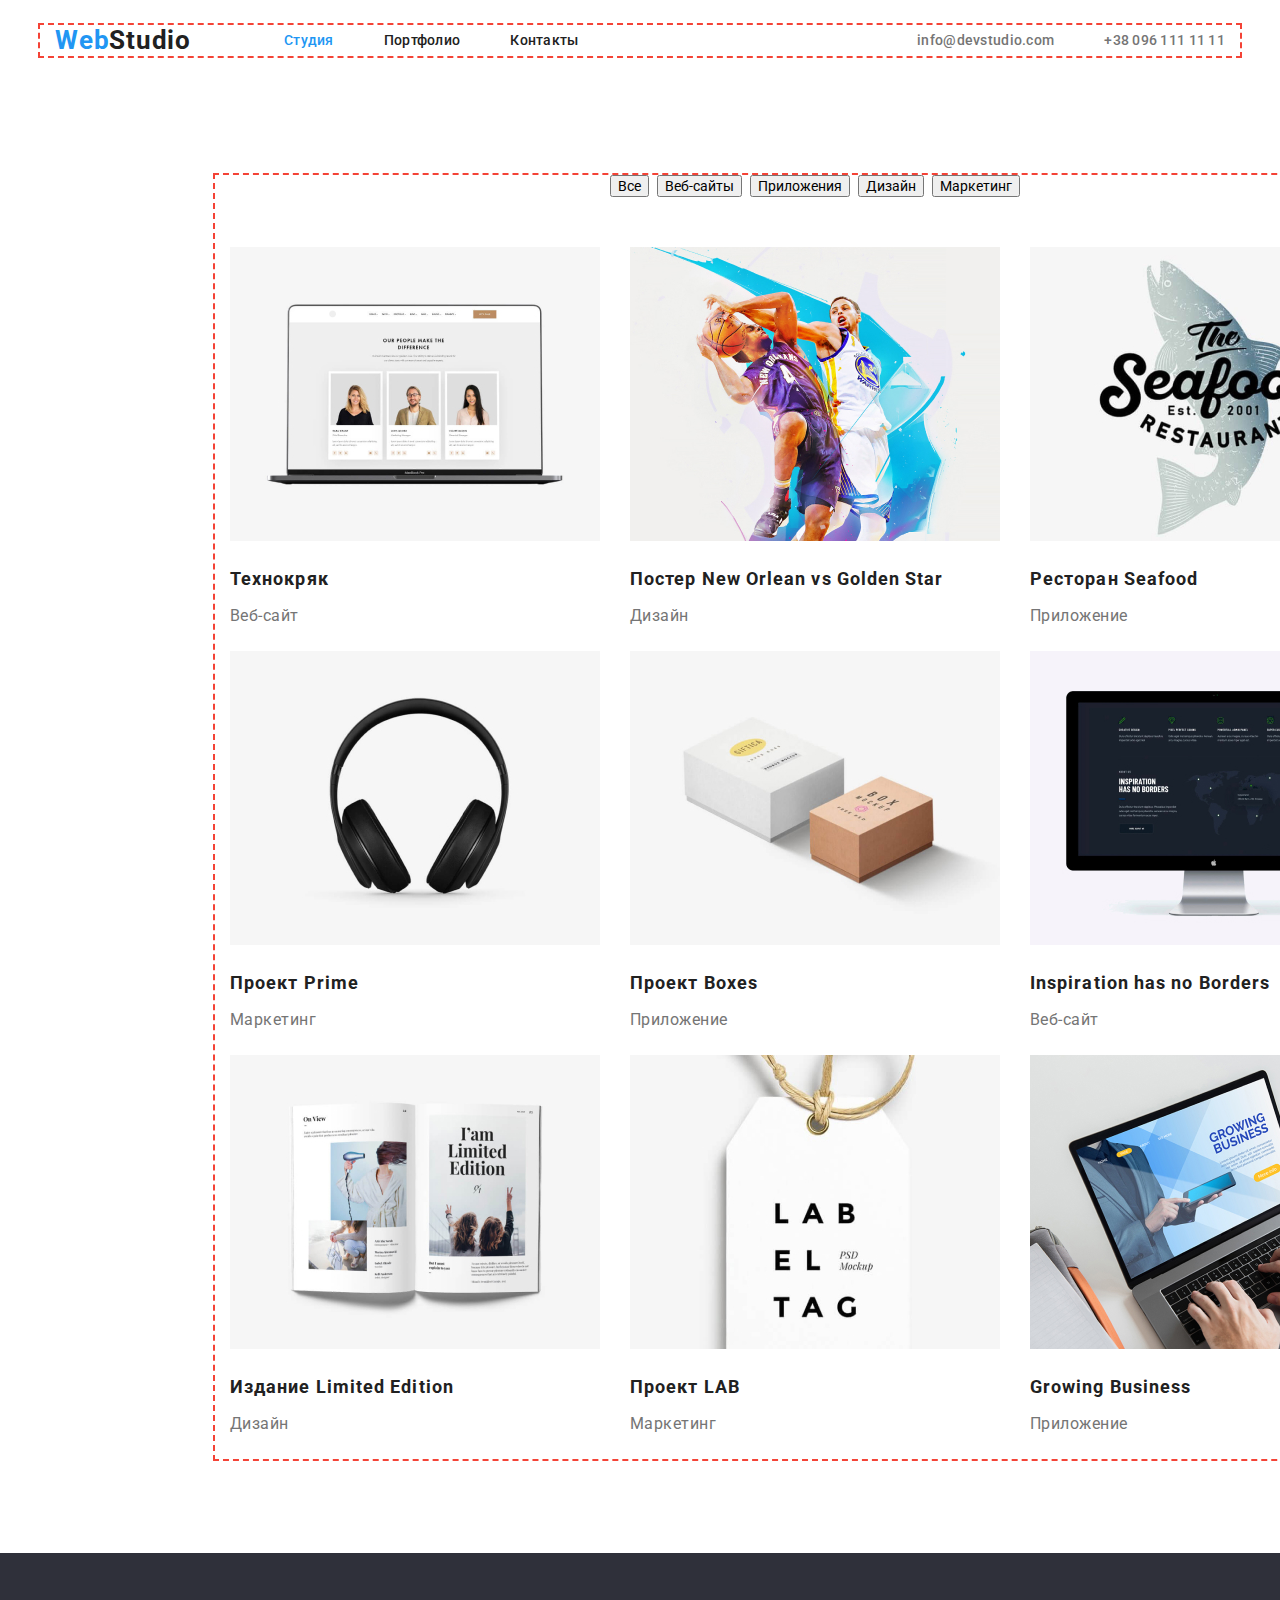
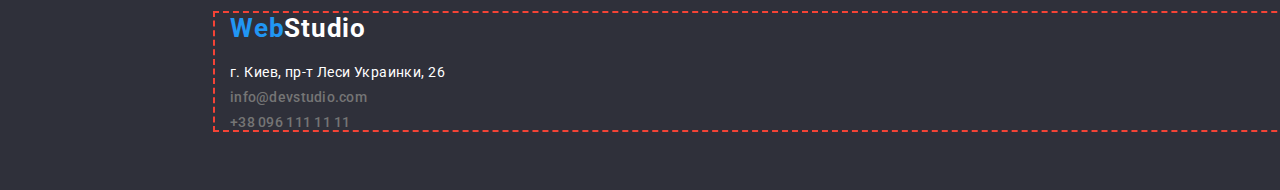
==== portfolio.html @ 27acb228 "positioning-studio-and-portfolio" ====
<!DOCTYPE html>
<html lang="ru">
  <head>
    <meta charset="UTF-8" />
    <meta name="viewport" content="width=device-width, initial-scale=1.0" />
    <title>Веб студия</title>
    <link
      rel="stylesheet"
      href=" https://cdnjs.cloudflare.com/ajax/libs/modern-normalize/1.0.0/modern-normalize.min.css"
    />
    <link rel="preconnect" href="https://fonts.gstatic.com" />
    <link href="https://fonts.googleapis.com/css2?family=Roboto:wght@400;500;700;900&display=swap" rel="stylesheet" />
    <link rel="preconnect" href="https://fonts.gstatic.com" />
    <link
      href="https://fonts.googleapis.com/css2?family=Raleway:wght@700&family=Roboto:wght@400;500;700;900&display=swap"
      rel="stylesheet"
    />
    <link rel="stylesheet" href="./css/styles.css" />
  </head>
  <body>
    <header class="page-header">
      <div class="container">
        <nav class="main-navigation">
          <a class="logo-link" href="./index.html">Web<span class="header-logo-text">Studio</span></a>
          <ul class="navigation-list">
            <li class="navigation-list-item">
              <a class="navigation-link current-link" href="#">Студия</a>
            </li>
            <li class="navigation-list-item">
              <a class="navigation-link" href="./portfolio.html">Портфолио</a>
            </li>
            <li class="navigation-list-item">
              <a class="navigation-link" href="#">Контакты</a>
            </li>
          </ul>
        </nav>
        <address class="adsress-header">
          <ul class="contacts-list">
            <li>
              <a class="email-link" href="mailto:info@devstudio.com">info@devstudio.com</a>
            </li>
            <li>
              <a class="phone-link" href="tel:+380961111111">+38 096 111 11 11</a>
            </li>
          </ul>
        </address>
      </div>
    </header>
    <main>
      <!--section-portfolio-->
      <section class="portfolio-section">
        <div class="container">
          <h1 class="portfolio-title visually-hidden">Примеры работ</h1>
          <ul class="filter-list">
            <li class="filter-list-item"><button class="filter-list-btn" type="button">Все</button></li>
            <li class="filter-list-item"><button class="filter-list-btn" type="button">Веб-сайты</button></li>
            <li class="filter-list-item"><button class="filter-list-btn" type="button">Приложения</button></li>
            <li class="filter-list-item"><button class="filter-list-btn" type="button">Дизайн</button></li>
            <li class="filter-list-item"><button class="filter-list-btn" type="button">Маркетинг</button></li>
          </ul>
          <ul class="portfolio-list">
            <li class="portfolio-item">
              <a class="portfolio-item-link" href="">
                <img class="portfolio-img" src="./images/portfolio/img.jpg" alt="ноутбук" />
                <h2 class="portfolio-item-titel">Технокряк</h2>
                <p class="portfolio-item-category">Веб-сайт</p>
              </a>
            </li>
            <li class="portfolio-item">
              <a class="portfolio-item-link" href="">
                <img class="portfolio-img" src="./images/portfolio/img-1.jpg" alt="баскетболисты" />
                <h2 class="portfolio-item-titel">Постер New Orlean vs Golden Star</h2>
                <p class="portfolio-item-category">Дизайн</p>
              </a>
            </li>
            <li class="portfolio-item">
              <a class="portfolio-item-link" href="">
                <img class="portfolio-img" src="./images/portfolio/img-2.jpg" alt="лого ресторана сифуд" />
                <h2 class="portfolio-item-titel">Ресторан Seafood</h2>
                <p class="portfolio-item-category">Приложение</p>
              </a>
            </li>
            <li class="portfolio-item">
              <a class="portfolio-item-link" href="">
                <img class="portfolio-img" src="./images/portfolio/img-3.jpg" alt="наушники" />
                <h2 class="portfolio-item-titel">Проект Prime</h2>
                <p class="portfolio-item-category">Маркетинг</p>
              </a>
            </li>
            <li class="portfolio-item">
              <a class="portfolio-item-link" href="">
                <img class="portfolio-img" src="./images/portfolio/img-4.jpg" alt="картонные коробочки" />
                <h2 class="portfolio-item-titel">Проект Boxes</h2>
                <p class="portfolio-item-category">Приложение</p>
              </a>
            </li>
            <li class="portfolio-item">
              <a class="portfolio-item-link" href="">
                <img class="portfolio-img" src="./images/portfolio/img-5.jpg" alt="монитор" />
                <h2 class="portfolio-item-titel" lang="en">Inspiration has no Borders</h2>
                <p class="portfolio-item-category">Веб-сайт</p>
              </a>
            </li>
            <li class="portfolio-item">
              <a class="portfolio-item-link" href="">
                <img class="portfolio-img" src="./images/portfolio/img-6.jpg" alt="журнал" />
                <h2 class="portfolio-item-titel">Издание Limited Edition</h2>
                <p class="portfolio-item-category">Дизайн</p>
              </a>
            </li>
            <li class="portfolio-item">
              <a class="portfolio-item-link" href="">
                <img class="portfolio-img" src="./images/portfolio/img-7.jpg" alt="лейбл" />
                <h2 class="portfolio-item-titel">Проект LAB</h2>
                <p class="portfolio-item-category">Маркетинг</p>
              </a>
            </li>
            <li class="portfolio-item">
              <a class="portfolio-item-link" href="">
                <img class="portfolio-img" src="./images/portfolio/img-8.jpg" alt="человек работает за ноутбуком" />
                <h2 class="portfolio-item-titel">Growing Business</h2>
                <p class="portfolio-item-category">Приложение</p>
              </a>
            </li>
          </ul>
        </div>
      </section>
    </main>
    <footer class="footer">
      <div class="container">
        <a class="logo-link" href="./index.html">Web<span class="footer-logo-text">Studio</span></a>
        <address>
          <ul class="address-list">
            <li class="address-item">
              <a class="map-link" href="https://goo.gl/maps/2mVaC3qjZQeZ6FFY8" target="_blank">
                г. Киев, пр-т Леси Украинки, 26
              </a>
            </li>
            <li class="address-item">
              <a class="email-link" href="mailto:info@devstudio.com">info@devstudio.com</a>
            </li>
            <li class="address-item">
              <a class="phone-link" href="tel:+380961111111">+38 096 111 11 11</a>
            </li>
          </ul>
        </address>
      </div>
    </footer>
  </body>
</html>
---- css/styles.css ----
/* -Добавь стили для геометрии (ширины, отступы, поля и рамки) 
-Добавь стили позиционирования контента страниц используя Flexbox.
-курсор понтер добавь на кнопки
-сделать кнопку "все" синей - портфолио
-убрать бордер с кнопок - портфолио

-Вёрстка фиксированная, в пикселях, размеры блоков соответствуют макету.
-Корректно заданы и использованы margin и padding.
-У детей нет внешних отступов margin пробивающих родителя.
-Создан div.container и использован для обёртки и центрирования блоков контента (секции, шапка, футер и т. д.).
-Ширина div.container взята и макета.
-Расположение элементов, позиционирование которых используя стандартный поток документа невозможно, сделано с помощью Flexbox. */

:root {
  --text-font: "Roboto", sans-serif;
  --titel-font: "Raleway", sans-serif;
  --primary-color: #212121;
  --secondary-color: #757575;
  --main-white-color: #ffffff;
  --accent-color: #2196f3;
  --secondary-dark-bgc: #2f303a;
  --secondary-light-bgc: #f5f4fa;
}

*,
*::before,
*::after {
  box-sizing: border-box;
}

body {
  font-family: var(--text-font);
  font-weight: 400;
  font-size: 14px;
  color: var(--primary-color);
  background-color: var(--main-white-color);
}

h1,
h2,
h3,
h4,
h5,
h6,
p {
  margin: 0;
}

ul,
ol {
  margin: 0;
  padding: 0;
}

img {
  display: block;
}

/* ==========Utilities============ */

.container {
  width: 1200px;
  padding-left: 15px;
  padding-right: 15px;
  margin: 0 auto;
  outline: 2px dashed #f44336;
}

.visually-hidden {
  position: absolute !important;
  clip: rect(1px 1px 1px 1px); /* IE6, IE7 */
  clip: rect(1px, 1px, 1px, 1px);
  padding: 0 !important;
  border: 0 !important;
  height: 1px !important;
  width: 1px !important;
  overflow: hidden;
}

/* ============HEADER============ */

.page-header {
  padding-top: 25px;
  padding-bottom: 25px;
}

.page-header .container {
  display: flex;
  align-items: center;
}

.main-navigation {
  display: flex;
  align-items: center;
}

.logo-link {
  margin-right: 93px;
  font-weight: 700;
  font-size: 26px;
  line-height: 1.192;
  letter-spacing: 0.03em;
  color: var(--accent-color);
  text-decoration: none;
}

.header-logo-text {
  color: var(--primary-color);
}

.navigation-list {
  display: flex;
  list-style-type: none;
}

.navigation-list-item:not(:last-child) {
  margin-right: 50px;
}

.navigation-link {
  font-weight: 500;
  line-height: 1.143;
  letter-spacing: 0.02em;
  color: var(--primary-color);
  text-decoration: none;
}

.navigation-link:hover,
.navigation-link:focus,
.email-link:hover,
.email-link:focus,
.phone-link:hover,
.phone-link:focus {
  color: var(--accent-color);
}

.current-link {
  color: var(--accent-color);
}

.contacts-list {
  display: flex;
  list-style-type: none;
}

.adsress-header {
  margin-left: auto;
}

.email-link {
  margin-right: 50px;
}

.email-link,
.phone-link {
  font-style: normal;
  font-weight: 500;
  line-height: 1.143x;
  letter-spacing: 0.02em;
  color: var(--secondary-color);
  text-decoration: none;
}
/* ============HEADER END============ */

/* ============STUDIO PAGE============ */

/* ============HERO SECTION============ */

.hero-section {
  padding-top: 200px;
  padding-right: 452px;
  padding-bottom: 200px;
  padding-left: 452px;
  text-align: center;
  background: var(--secondary-dark-bgc);
}

.hero-title {
  margin-bottom: 30px;
  font-weight: 900;
  font-size: 44px;
  line-height: 1.5;
  text-align: center;
  letter-spacing: 0.06em;
  text-transform: uppercase;
  color: var(--main-white-color);
}

.modal-button {
  font-weight: 700;
  font-size: 16px;
  line-height: 1.875;
  align-items: center;
  text-align: center;
  letter-spacing: 0.06em;
  color: var(--main-white-color);
  background-color: var(--accent-color);
  box-shadow: 0px 4px 4px rgba(0, 0, 0, 0.15);
  border-radius: 4px;
}

.modal-button:hover,
.modal-button:focus {
  color: var(--primary-color);
  background-color: var(--secondary-light-bgc);
}
/* ============HERO SECTION END============ */

/* ============FEATURES SECTION ============ */

.features-section {
  padding-top: 94px;
  padding-right: 215px;
  padding-bottom: 47px;
  padding-left: 215px;
}

.features-list {
  display: flex;
  list-style-type: none;
}

.features-list-item-title {
  font-weight: 700;
  font-size: 14px;
  line-height: 1.143;
  letter-spacing: 0.03em;
  text-transform: uppercase;
}

.features-list-item:not(:last-child) {
  margin-right: 30px;
}

.features-list-item-text {
  line-height: 1.714;
  letter-spacing: 0.03em;
  color: var(--secondary-color);
}
/* ============FEATURES SECTION END============ */

/* ============WHAT WE DO SECTION ============ */

.what-we-do-section {
  padding-top: 47px;
  padding-right: 215px;
  padding-bottom: 94px;
  padding-left: 215px;
}

.what-we-do-title {
  margin-bottom: 50px;
  font-weight: 700;
  font-size: 36px;
  line-height: 1.167;
  letter-spacing: 0.03em;
  text-align: center;
}

.what-we-do-list {
  display: flex;
  list-style-type: none;
}

.what-we-do-list-item:not(:last-child) {
  margin-right: 30px;
}

/* ============WHAT WE DO SECTION END============ */

/* ============OUR TEAM SECTION ============ */

.our-team-section {
  padding-top: 94px;
  padding-right: 215px;
  padding-bottom: 94px;
  padding-left: 215px;
  background-color: var(--secondary-light-bgc);
  text-align: center;
}

.our-team-title {
  margin-bottom: 50px;
  font-weight: 700;
  font-size: 36px;
  line-height: 1.167;
  letter-spacing: 0.03em;
}

.our-team-list {
  display: flex;
  list-style-type: none;
}

.our-team-list-item:not(:last-child) {
  margin-right: 30px;
}

.our-team-list-item {
  background-color: var(--main-white-color);
  box-shadow: 0px 1px 3px rgba(0, 0, 0, 0.12), 0px 1px 1px rgba(0, 0, 0, 0.14), 0px 2px 1px rgba(0, 0, 0, 0.2);
  border-radius: 0px 0px 4px 4px;
}

.our-team-item-img {
  margin-bottom: 30px;
}

.our-team-item-name {
  margin-bottom: 10px;
  font-weight: 500;
  font-size: 16px;
  line-height: 0.842;
  letter-spacing: 0.03em;
}

.our-team-item-position {
  margin-bottom: 30px;
  font-size: 16px;
  line-height: 0.842;
  letter-spacing: 0.03em;
  color: var(--secondary-color);
}
/* ============OUR TEAM SECTION END============ */

/* ============STUDIO PAGE END============ */

/* ============FOOTER============ */

.footer {
  padding-top: 60px;
  padding-right: 215px;
  padding-bottom: 60px;
  padding-left: 215px;
  background: var(--secondary-dark-bgc);
}

.footer .logo-link {
  display: inline-block;
  margin-bottom: 20px;
}

.footer-logo-text {
  color: var(--main-white-color);
}

.address-list {
  list-style-type: none;
}

.address-item:not(:last-child) {
  margin-bottom: 9px;
}

.map-link {
  font-style: normal;
  line-height: 0.583;
  letter-spacing: 0.03em;
  color: var(--main-white-color);
  text-decoration: none;
}

.map-link:hover,
.map-link:focus {
  color: var(--accent-color);
}
/* ============FOOTER END============ */

/* ============PORTFOLIO PAGE ============ */

.portfolio-section {
  padding-top: 94px;
  padding-right: 215px;
  padding-bottom: 94px;
  padding-left: 215px;
}

.filter-list {
  display: flex;
  margin-bottom: 50px;
  justify-content: center;
  list-style-type: none;
}
.filter-list-item:not(:last-child) {
  margin-right: 8px;
}

.fister-list-btn {
  font-weight: 500;
  font-size: 16px;
  line-height: 1.625;
  letter-spacing: 0.03em;
}

.filter-list-btn:hover,
.filter-list-btn:focus {
  color: var(--main-white-color);
  background-color: var(--accent-color);
}

.portfolio-list {
  display: flex;
  flex-wrap: wrap;
  list-style-type: none;
}

.portfolio-item:not(:nth-child(3n)) {
  margin-right: 30px;
}

.portfolio-item-link {
  text-decoration: none;
  color: var(--primary-color);
}

.portfolio-img {
  margin-bottom: 20px;
}

.portfolio-item-titel {
  margin-bottom: 4px;
  font-weight: 700;
  font-size: 18px;
  line-height: 2;
  letter-spacing: 0.06em;
}

.portfolio-item-category {
  margin-bottom: 20px;
  font-size: 16px;
  line-height: 30px;
  letter-spacing: 0.03em;
  color: var(--secondary-color);
}

/* ============PORTFOLIO PAGE END============ */
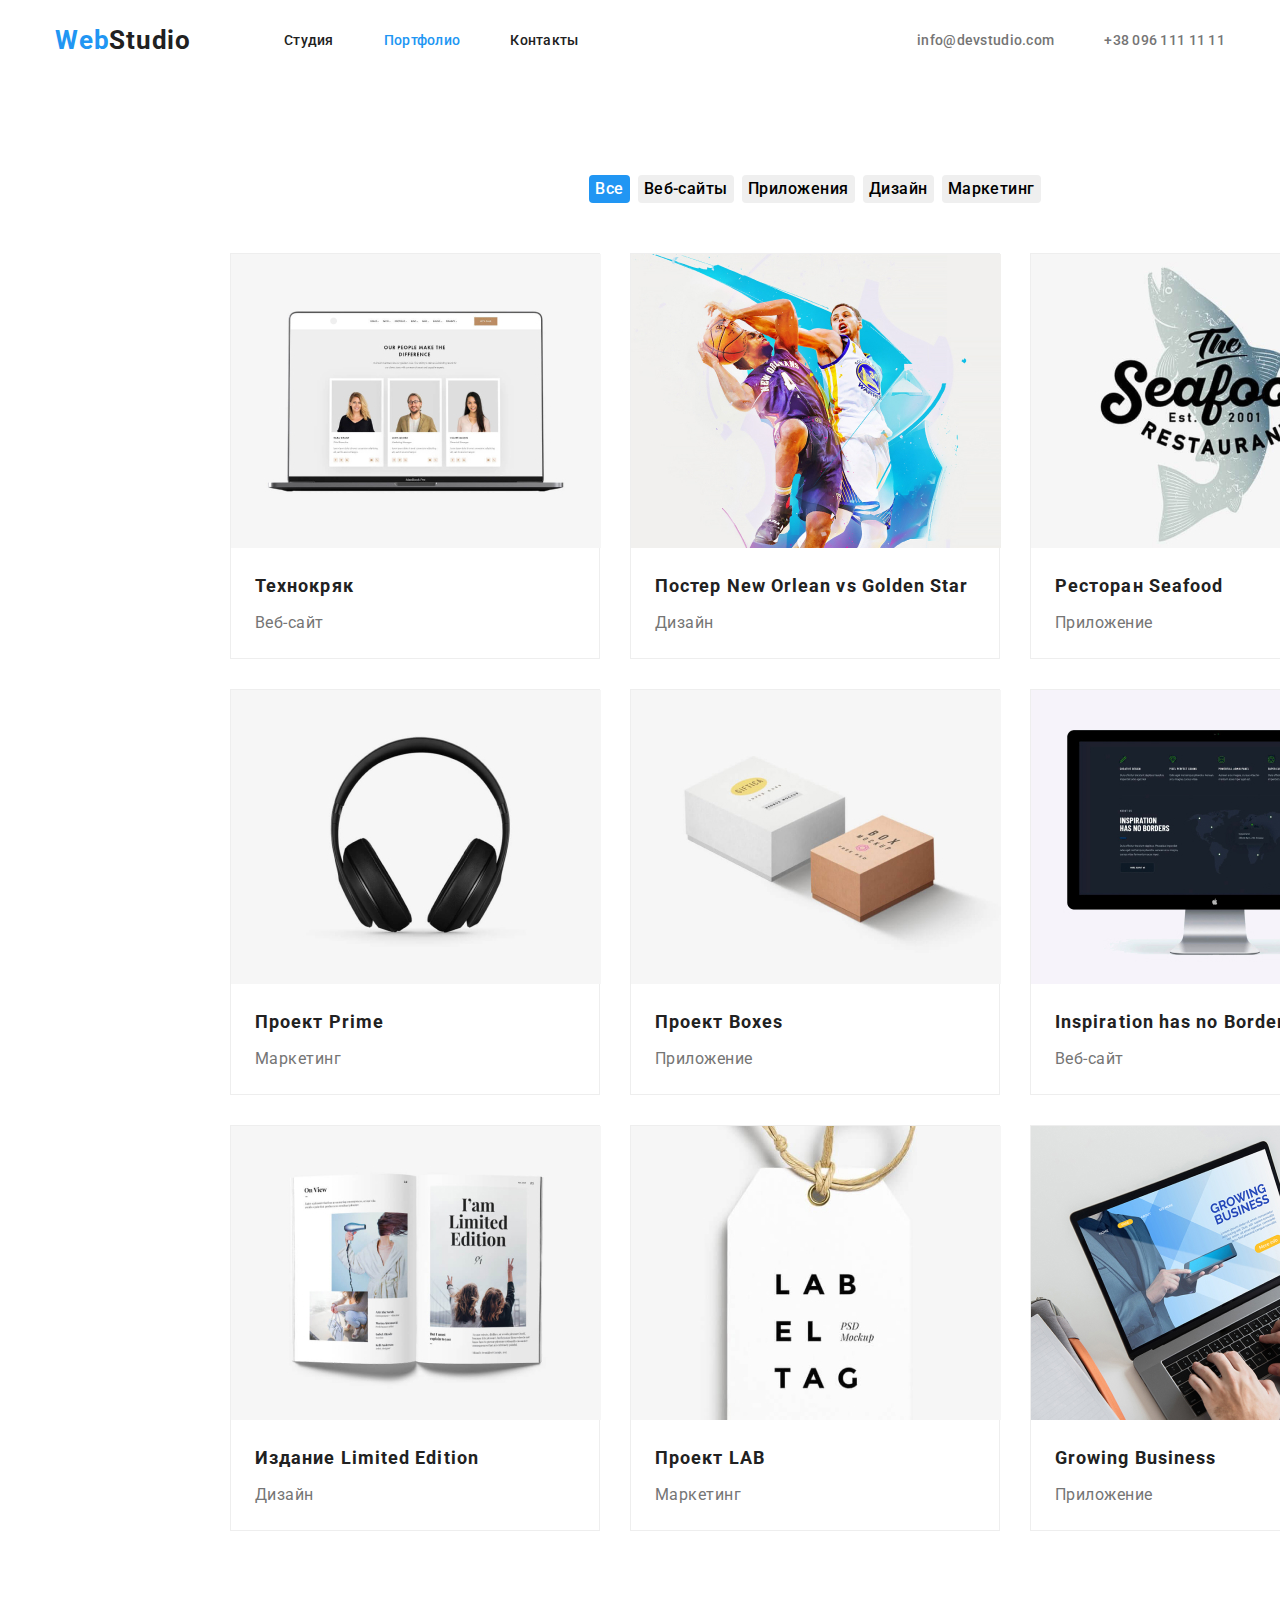
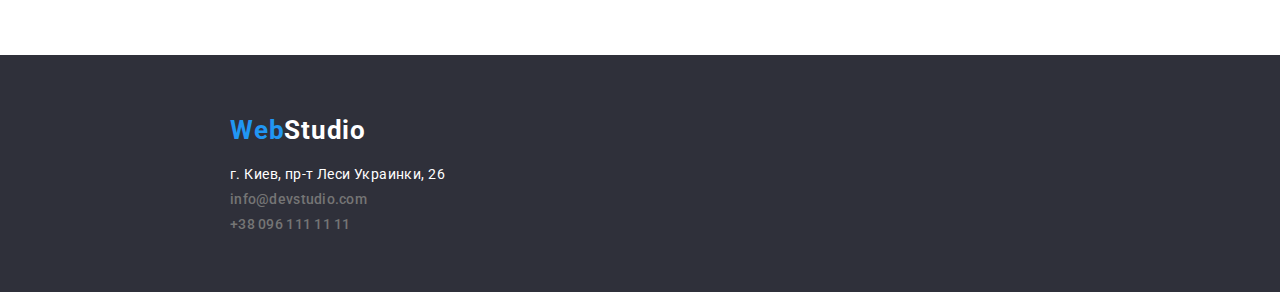
==== commit 0d99b82b: "completed" ====
--- a/portfolio.html
+++ b/portfolio.html
@@ -24,10 +24,10 @@
           <a class="logo-link" href="./index.html">Web<span class="header-logo-text">Studio</span></a>
           <ul class="navigation-list">
             <li class="navigation-list-item">
-              <a class="navigation-link current-link" href="#">Студия</a>
+              <a class="navigation-link" href="./index.html">Студия</a>
             </li>
             <li class="navigation-list-item">
-              <a class="navigation-link" href="./portfolio.html">Портфолио</a>
+              <a class="navigation-link current-link" href="">Портфолио</a>
             </li>
             <li class="navigation-list-item">
               <a class="navigation-link" href="#">Контакты</a>
@@ -52,7 +52,7 @@
         <div class="container">
           <h1 class="portfolio-title visually-hidden">Примеры работ</h1>
           <ul class="filter-list">
-            <li class="filter-list-item"><button class="filter-list-btn" type="button">Все</button></li>
+            <li class="filter-list-item"><button class="filter-list-btn active-btn" type="button">Все</button></li>
             <li class="filter-list-item"><button class="filter-list-btn" type="button">Веб-сайты</button></li>
             <li class="filter-list-item"><button class="filter-list-btn" type="button">Приложения</button></li>
             <li class="filter-list-item"><button class="filter-list-btn" type="button">Дизайн</button></li>
--- a/css/styles.css
+++ b/css/styles.css
@@ -1,16 +1,3 @@
-/* -Добавь стили для геометрии (ширины, отступы, поля и рамки) 
--Добавь стили позиционирования контента страниц используя Flexbox.
--курсор понтер добавь на кнопки
--сделать кнопку "все" синей - портфолио
--убрать бордер с кнопок - портфолио
-
--Вёрстка фиксированная, в пикселях, размеры блоков соответствуют макету.
--Корректно заданы и использованы margin и padding.
--У детей нет внешних отступов margin пробивающих родителя.
--Создан div.container и использован для обёртки и центрирования блоков контента (секции, шапка, футер и т. д.).
--Ширина div.container взята и макета.
--Расположение элементов, позиционирование которых используя стандартный поток документа невозможно, сделано с помощью Flexbox. */
-
 :root {
   --text-font: "Roboto", sans-serif;
   --titel-font: "Raleway", sans-serif;
@@ -63,7 +50,6 @@
   padding-left: 15px;
   padding-right: 15px;
   margin: 0 auto;
-  outline: 2px dashed #f44336;
 }
 
 .visually-hidden {
@@ -203,6 +189,7 @@
 .modal-button:focus {
   color: var(--primary-color);
   background-color: var(--secondary-light-bgc);
+  cursor: pointer;
 }
 /* ============HERO SECTION END============ */
 
@@ -221,6 +208,7 @@
 }
 
 .features-list-item-title {
+  margin-bottom: 10px;
   font-weight: 700;
   font-size: 14px;
   line-height: 1.143;
@@ -385,17 +373,25 @@
   margin-right: 8px;
 }
 
-.fister-list-btn {
+.filter-list-btn {
   font-weight: 500;
   font-size: 16px;
   line-height: 1.625;
   letter-spacing: 0.03em;
+  border-radius: 4px;
+  border: none;
 }
 
 .filter-list-btn:hover,
 .filter-list-btn:focus {
   color: var(--main-white-color);
   background-color: var(--accent-color);
+  cursor: pointer;
+}
+
+.active-btn {
+  color: var(--main-white-color);
+  background-color: var(--accent-color);
 }
 
 .portfolio-list {
@@ -408,7 +404,15 @@
   margin-right: 30px;
 }
 
+.portfolio-item {
+  max-width: 370px;
+  background: var(--main-white-color);
+  border: 1px solid #eeeeee;
+  margin-bottom: 30px;
+}
+
 .portfolio-item-link {
+  display: inline-block;
   text-decoration: none;
   color: var(--primary-color);
 }
@@ -418,7 +422,9 @@
 }
 
 .portfolio-item-titel {
+  margin-right: 24px;
   margin-bottom: 4px;
+  margin-left: 24px;
   font-weight: 700;
   font-size: 18px;
   line-height: 2;
@@ -426,7 +432,9 @@
 }
 
 .portfolio-item-category {
+  margin-right: 24px;
   margin-bottom: 20px;
+  margin-left: 24px;
   font-size: 16px;
   line-height: 30px;
   letter-spacing: 0.03em;
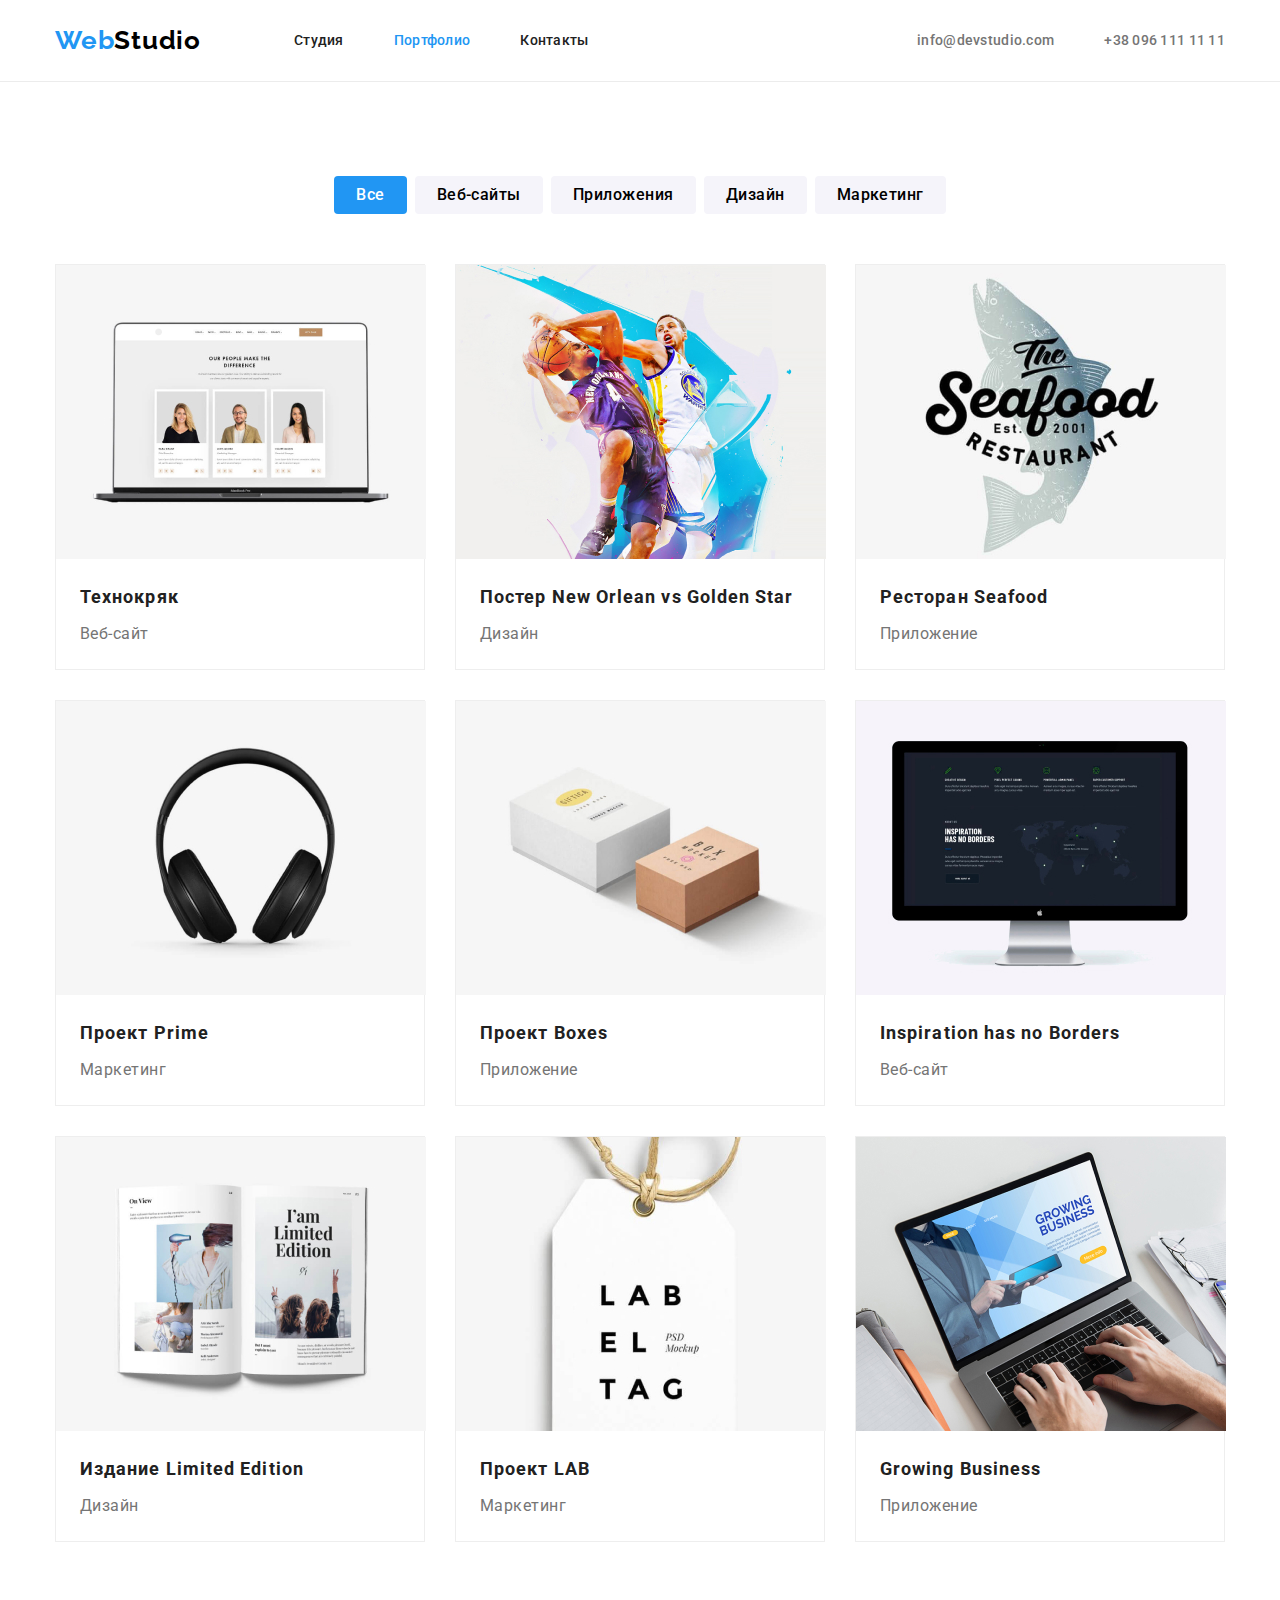
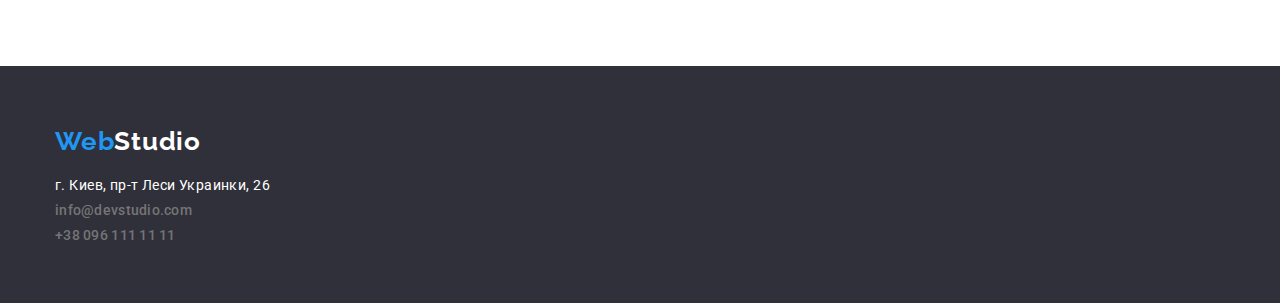
==== commit f4dfab4a: "corrections-for-mentor" ====
--- a/portfolio.html
+++ b/portfolio.html
@@ -62,64 +62,82 @@
             <li class="portfolio-item">
               <a class="portfolio-item-link" href="">
                 <img class="portfolio-img" src="./images/portfolio/img.jpg" alt="ноутбук" />
-                <h2 class="portfolio-item-titel">Технокряк</h2>
-                <p class="portfolio-item-category">Веб-сайт</p>
+                <div class="list-item-wrapper">
+                  <h2 class="portfolio-item-titel">Технокряк</h2>
+                  <p class="portfolio-item-category">Веб-сайт</p>
+                </div>
               </a>
             </li>
             <li class="portfolio-item">
               <a class="portfolio-item-link" href="">
                 <img class="portfolio-img" src="./images/portfolio/img-1.jpg" alt="баскетболисты" />
-                <h2 class="portfolio-item-titel">Постер New Orlean vs Golden Star</h2>
-                <p class="portfolio-item-category">Дизайн</p>
+                <div class="list-item-wrapper">
+                  <h2 class="portfolio-item-titel">Постер New Orlean vs Golden Star</h2>
+                  <p class="portfolio-item-category">Дизайн</p>
+                </div>
               </a>
             </li>
             <li class="portfolio-item">
               <a class="portfolio-item-link" href="">
                 <img class="portfolio-img" src="./images/portfolio/img-2.jpg" alt="лого ресторана сифуд" />
-                <h2 class="portfolio-item-titel">Ресторан Seafood</h2>
-                <p class="portfolio-item-category">Приложение</p>
+                <div class="list-item-wrapper">
+                  <h2 class="portfolio-item-titel">Ресторан Seafood</h2>
+                  <p class="portfolio-item-category">Приложение</p>
+                </div>
               </a>
             </li>
             <li class="portfolio-item">
               <a class="portfolio-item-link" href="">
                 <img class="portfolio-img" src="./images/portfolio/img-3.jpg" alt="наушники" />
-                <h2 class="portfolio-item-titel">Проект Prime</h2>
-                <p class="portfolio-item-category">Маркетинг</p>
+                <div class="list-item-wrapper">
+                  <h2 class="portfolio-item-titel">Проект Prime</h2>
+                  <p class="portfolio-item-category">Маркетинг</p>
+                </div>
               </a>
             </li>
             <li class="portfolio-item">
               <a class="portfolio-item-link" href="">
                 <img class="portfolio-img" src="./images/portfolio/img-4.jpg" alt="картонные коробочки" />
-                <h2 class="portfolio-item-titel">Проект Boxes</h2>
-                <p class="portfolio-item-category">Приложение</p>
+                <div class="list-item-wrapper">
+                  <h2 class="portfolio-item-titel">Проект Boxes</h2>
+                  <p class="portfolio-item-category">Приложение</p>
+                </div>
               </a>
             </li>
             <li class="portfolio-item">
               <a class="portfolio-item-link" href="">
                 <img class="portfolio-img" src="./images/portfolio/img-5.jpg" alt="монитор" />
-                <h2 class="portfolio-item-titel" lang="en">Inspiration has no Borders</h2>
-                <p class="portfolio-item-category">Веб-сайт</p>
+                <div class="list-item-wrapper">
+                  <h2 class="portfolio-item-titel" lang="en">Inspiration has no Borders</h2>
+                  <p class="portfolio-item-category">Веб-сайт</p>
+                </div>
               </a>
             </li>
             <li class="portfolio-item">
               <a class="portfolio-item-link" href="">
                 <img class="portfolio-img" src="./images/portfolio/img-6.jpg" alt="журнал" />
-                <h2 class="portfolio-item-titel">Издание Limited Edition</h2>
-                <p class="portfolio-item-category">Дизайн</p>
+                <div class="list-item-wrapper">
+                  <h2 class="portfolio-item-titel">Издание Limited Edition</h2>
+                  <p class="portfolio-item-category">Дизайн</p>
+                </div>
               </a>
             </li>
             <li class="portfolio-item">
               <a class="portfolio-item-link" href="">
                 <img class="portfolio-img" src="./images/portfolio/img-7.jpg" alt="лейбл" />
-                <h2 class="portfolio-item-titel">Проект LAB</h2>
-                <p class="portfolio-item-category">Маркетинг</p>
+                <div class="list-item-wrapper">
+                  <h2 class="portfolio-item-titel">Проект LAB</h2>
+                  <p class="portfolio-item-category">Маркетинг</p>
+                </div>
               </a>
             </li>
             <li class="portfolio-item">
               <a class="portfolio-item-link" href="">
                 <img class="portfolio-img" src="./images/portfolio/img-8.jpg" alt="человек работает за ноутбуком" />
-                <h2 class="portfolio-item-titel">Growing Business</h2>
-                <p class="portfolio-item-category">Приложение</p>
+                <div class="list-item-wrapper">
+                  <h2 class="portfolio-item-titel">Growing Business</h2>
+                  <p class="portfolio-item-category">Приложение</p>
+                </div>
               </a>
             </li>
           </ul>
--- a/css/styles.css
+++ b/css/styles.css
@@ -1,3 +1,17 @@
+/* +1 лого не по макету, ссылки проверьте, пожалуйста.
+зменила шрифт и поменяла цвет на черный
++2 у хедера нет, вертикальных паддингов, а вот каждая ссылка в хедере как раз должна быть с вертикальными паддингами
+убрала падинги с хедера,добавила на ссылки
++3 заказать услугу поправить по макету(паддинги поправить)
+добавила вертикальные и горизонтальные падинги
++4 у 3й секции только нижний паддинг
+удалила верхний падинг у what-we-do-section, исправила нижний падинг у features-section на 94
++5 див обертку для текстового контентас вертикальными и горизонтальными паддингами для карточек наша команда и портфолио
+добавила див .list-item-wrapper с падингами
+?6 нижние марджины для элементов в футере ???
++7 у хедера есть нижняя граница, ее хорошо видно на странице портфолио
++8 поправить кнопки портфолио согласно макету - добавила падинги сверух и снизу,цвет фона*/
+
 :root {
   --text-font: "Roboto", sans-serif;
   --titel-font: "Raleway", sans-serif;
@@ -7,6 +21,9 @@
   --accent-color: #2196f3;
   --secondary-dark-bgc: #2f303a;
   --secondary-light-bgc: #f5f4fa;
+  --color-for-line: #ececec;
+  --color-for-border: #eeeeee;
+  --dark-black: #000000;
 }
 
 *,
@@ -66,32 +83,37 @@
 /* ============HEADER============ */
 
 .page-header {
+  border-bottom: 1px solid var(--color-for-line);
+}
+
+.page-header .container {
+  display: flex;
+  align-items: center;
+}
+
+.main-navigation {
+  display: flex;
+  align-items: center;
+}
+
+.logo-link {
+  font-family: Raleway;
+  font-weight: 700;
+  font-size: 26px;
+  line-height: 1.192;
+  letter-spacing: 0.03em;
+  color: var(--accent-color);
+  text-decoration: none;
+}
+
+.page-header .logo-link {
   padding-top: 25px;
   padding-bottom: 25px;
-}
-
-.page-header .container {
-  display: flex;
-  align-items: center;
-}
-
-.main-navigation {
-  display: flex;
-  align-items: center;
-}
-
-.logo-link {
   margin-right: 93px;
-  font-weight: 700;
-  font-size: 26px;
-  line-height: 1.192;
-  letter-spacing: 0.03em;
-  color: var(--accent-color);
-  text-decoration: none;
 }
 
 .header-logo-text {
-  color: var(--primary-color);
+  color: var(--dark-black);
 }
 
 .navigation-list {
@@ -104,6 +126,9 @@
 }
 
 .navigation-link {
+  display: inline-block;
+  padding-top: 32px;
+  padding-bottom: 32px;
   font-weight: 500;
   line-height: 1.143;
   letter-spacing: 0.02em;
@@ -120,10 +145,6 @@
   color: var(--accent-color);
 }
 
-.current-link {
-  color: var(--accent-color);
-}
-
 .contacts-list {
   display: flex;
   list-style-type: none;
@@ -139,13 +160,25 @@
 
 .email-link,
 .phone-link {
+  display: inline-block;
   font-style: normal;
   font-weight: 500;
-  line-height: 1.143x;
+  line-height: 1.143px;
   letter-spacing: 0.02em;
   color: var(--secondary-color);
   text-decoration: none;
 }
+
+.page-header .email-link,
+.page-header .phone-link {
+  padding-top: 32px;
+  padding-bottom: 32px;
+}
+
+.current-link {
+  color: var(--accent-color);
+}
+
 /* ============HEADER END============ */
 
 /* ============STUDIO PAGE============ */
@@ -154,14 +187,13 @@
 
 .hero-section {
   padding-top: 200px;
-  padding-right: 452px;
   padding-bottom: 200px;
-  padding-left: 452px;
   text-align: center;
   background: var(--secondary-dark-bgc);
 }
 
 .hero-title {
+  margin-right: 0;
   margin-bottom: 30px;
   font-weight: 900;
   font-size: 44px;
@@ -173,6 +205,11 @@
 }
 
 .modal-button {
+  padding-top: 10px;
+  padding-right: 32px;
+  padding-bottom: 10px;
+  padding-left: 32px;
+  min-width: 200px;
   font-weight: 700;
   font-size: 16px;
   line-height: 1.875;
@@ -197,9 +234,7 @@
 
 .features-section {
   padding-top: 94px;
-  padding-right: 215px;
-  padding-bottom: 47px;
-  padding-left: 215px;
+  padding-bottom: 94px;
 }
 
 .features-list {
@@ -230,10 +265,7 @@
 /* ============WHAT WE DO SECTION ============ */
 
 .what-we-do-section {
-  padding-top: 47px;
-  padding-right: 215px;
   padding-bottom: 94px;
-  padding-left: 215px;
 }
 
 .what-we-do-title {
@@ -260,9 +292,7 @@
 
 .our-team-section {
   padding-top: 94px;
-  padding-right: 215px;
   padding-bottom: 94px;
-  padding-left: 215px;
   background-color: var(--secondary-light-bgc);
   text-align: center;
 }
@@ -288,10 +318,6 @@
   background-color: var(--main-white-color);
   box-shadow: 0px 1px 3px rgba(0, 0, 0, 0.12), 0px 1px 1px rgba(0, 0, 0, 0.14), 0px 2px 1px rgba(0, 0, 0, 0.2);
   border-radius: 0px 0px 4px 4px;
-}
-
-.our-team-item-img {
-  margin-bottom: 30px;
 }
 
 .our-team-item-name {
@@ -303,12 +329,19 @@
 }
 
 .our-team-item-position {
-  margin-bottom: 30px;
   font-size: 16px;
   line-height: 0.842;
   letter-spacing: 0.03em;
   color: var(--secondary-color);
 }
+
+.our-team-list-item > .list-item-wrapper {
+  padding-top: 30px;
+  padding-right: 59px;
+  padding-bottom: 30px;
+  padding-left: 59px;
+}
+
 /* ============OUR TEAM SECTION END============ */
 
 /* ============STUDIO PAGE END============ */
@@ -317,9 +350,7 @@
 
 .footer {
   padding-top: 60px;
-  padding-right: 215px;
   padding-bottom: 60px;
-  padding-left: 215px;
   background: var(--secondary-dark-bgc);
 }
 
@@ -358,9 +389,7 @@
 
 .portfolio-section {
   padding-top: 94px;
-  padding-right: 215px;
   padding-bottom: 94px;
-  padding-left: 215px;
 }
 
 .filter-list {
@@ -374,12 +403,17 @@
 }
 
 .filter-list-btn {
+  padding-top: 6px;
+  padding-right: 22px;
+  padding-bottom: 6px;
+  padding-left: 22px;
   font-weight: 500;
   font-size: 16px;
   line-height: 1.625;
   letter-spacing: 0.03em;
   border-radius: 4px;
   border: none;
+  background-color: var(--secondary-light-bgc);
 }
 
 .filter-list-btn:hover,
@@ -407,7 +441,7 @@
 .portfolio-item {
   max-width: 370px;
   background: var(--main-white-color);
-  border: 1px solid #eeeeee;
+  border: 1px solid var(--color-for-border);
   margin-bottom: 30px;
 }
 
@@ -417,14 +451,8 @@
   color: var(--primary-color);
 }
 
-.portfolio-img {
-  margin-bottom: 20px;
-}
-
 .portfolio-item-titel {
-  margin-right: 24px;
   margin-bottom: 4px;
-  margin-left: 24px;
   font-weight: 700;
   font-size: 18px;
   line-height: 2;
@@ -432,13 +460,17 @@
 }
 
 .portfolio-item-category {
-  margin-right: 24px;
-  margin-bottom: 20px;
-  margin-left: 24px;
   font-size: 16px;
   line-height: 30px;
   letter-spacing: 0.03em;
   color: var(--secondary-color);
 }
 
+.portfolio-item-link > .list-item-wrapper {
+  padding-top: 20px;
+  padding-right: 24px;
+  padding-bottom: 20px;
+  padding-left: 24px;
+}
+
 /* ============PORTFOLIO PAGE END============ */
